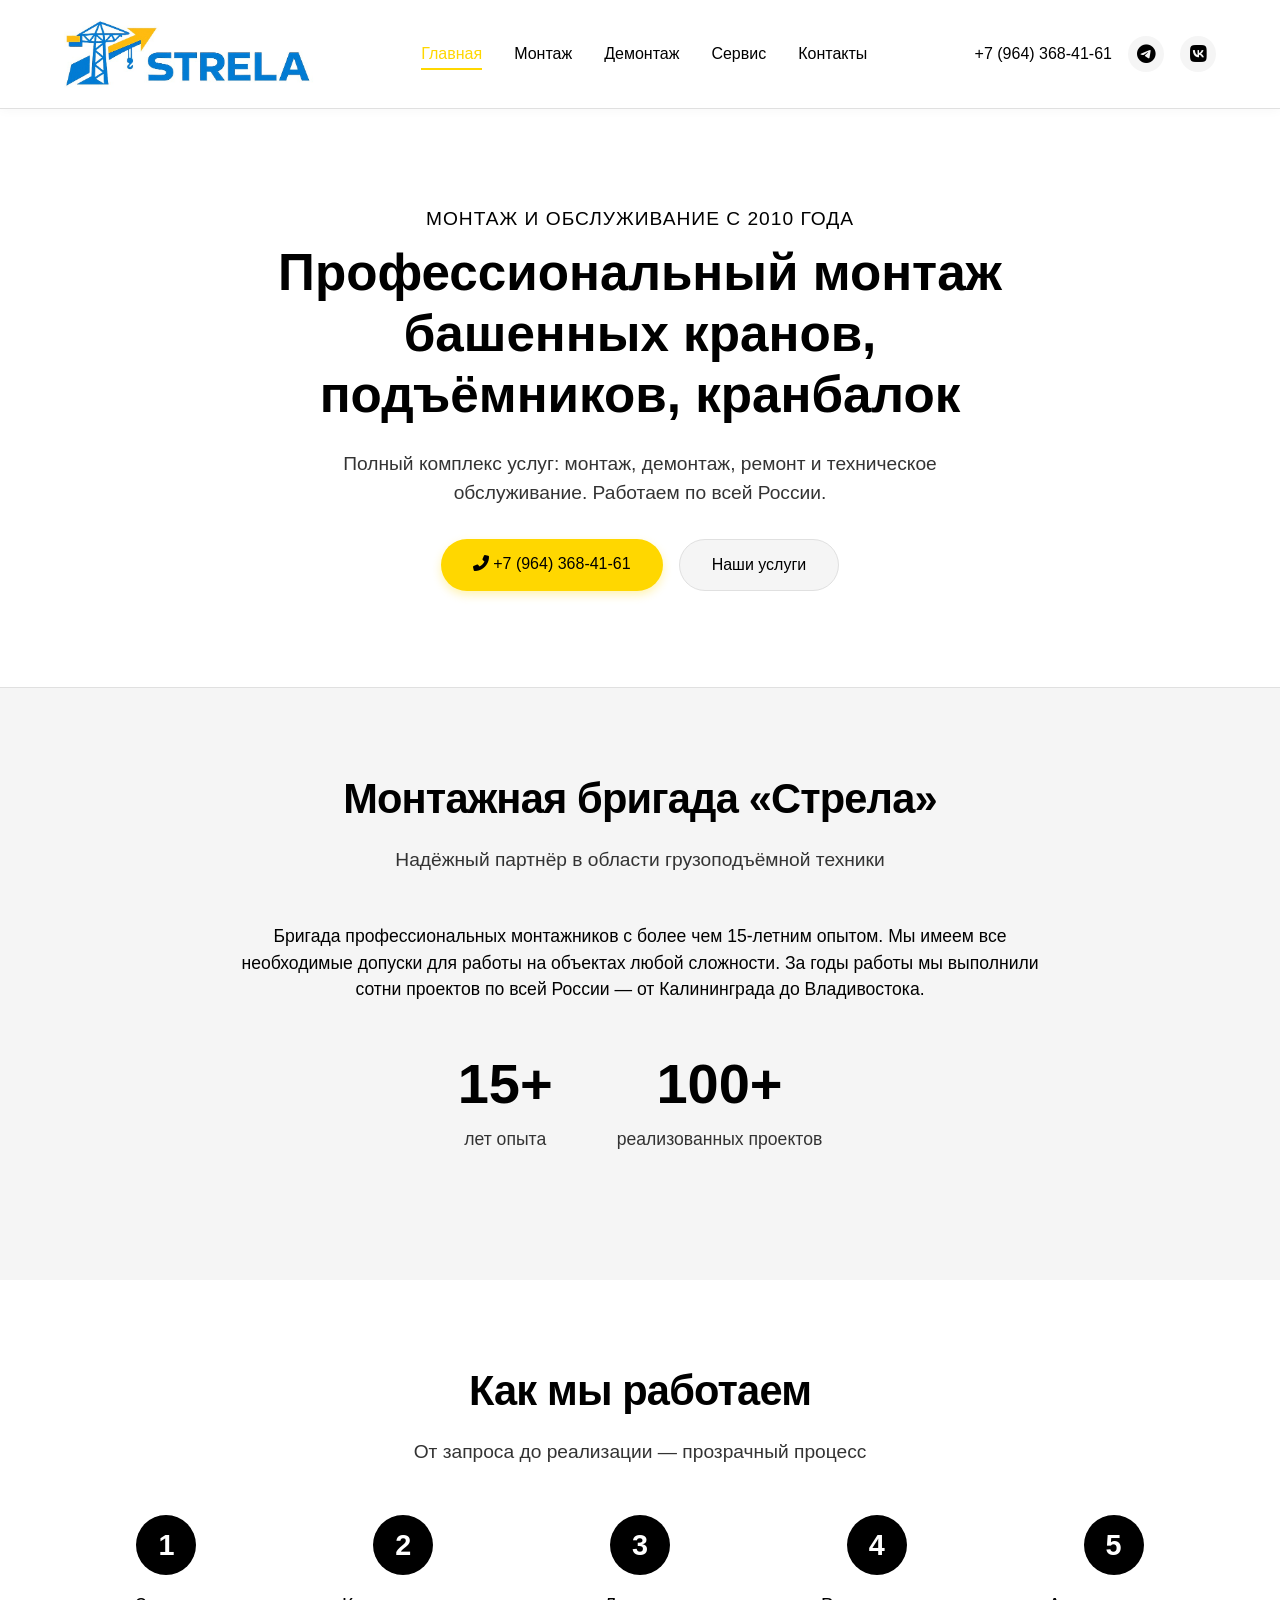
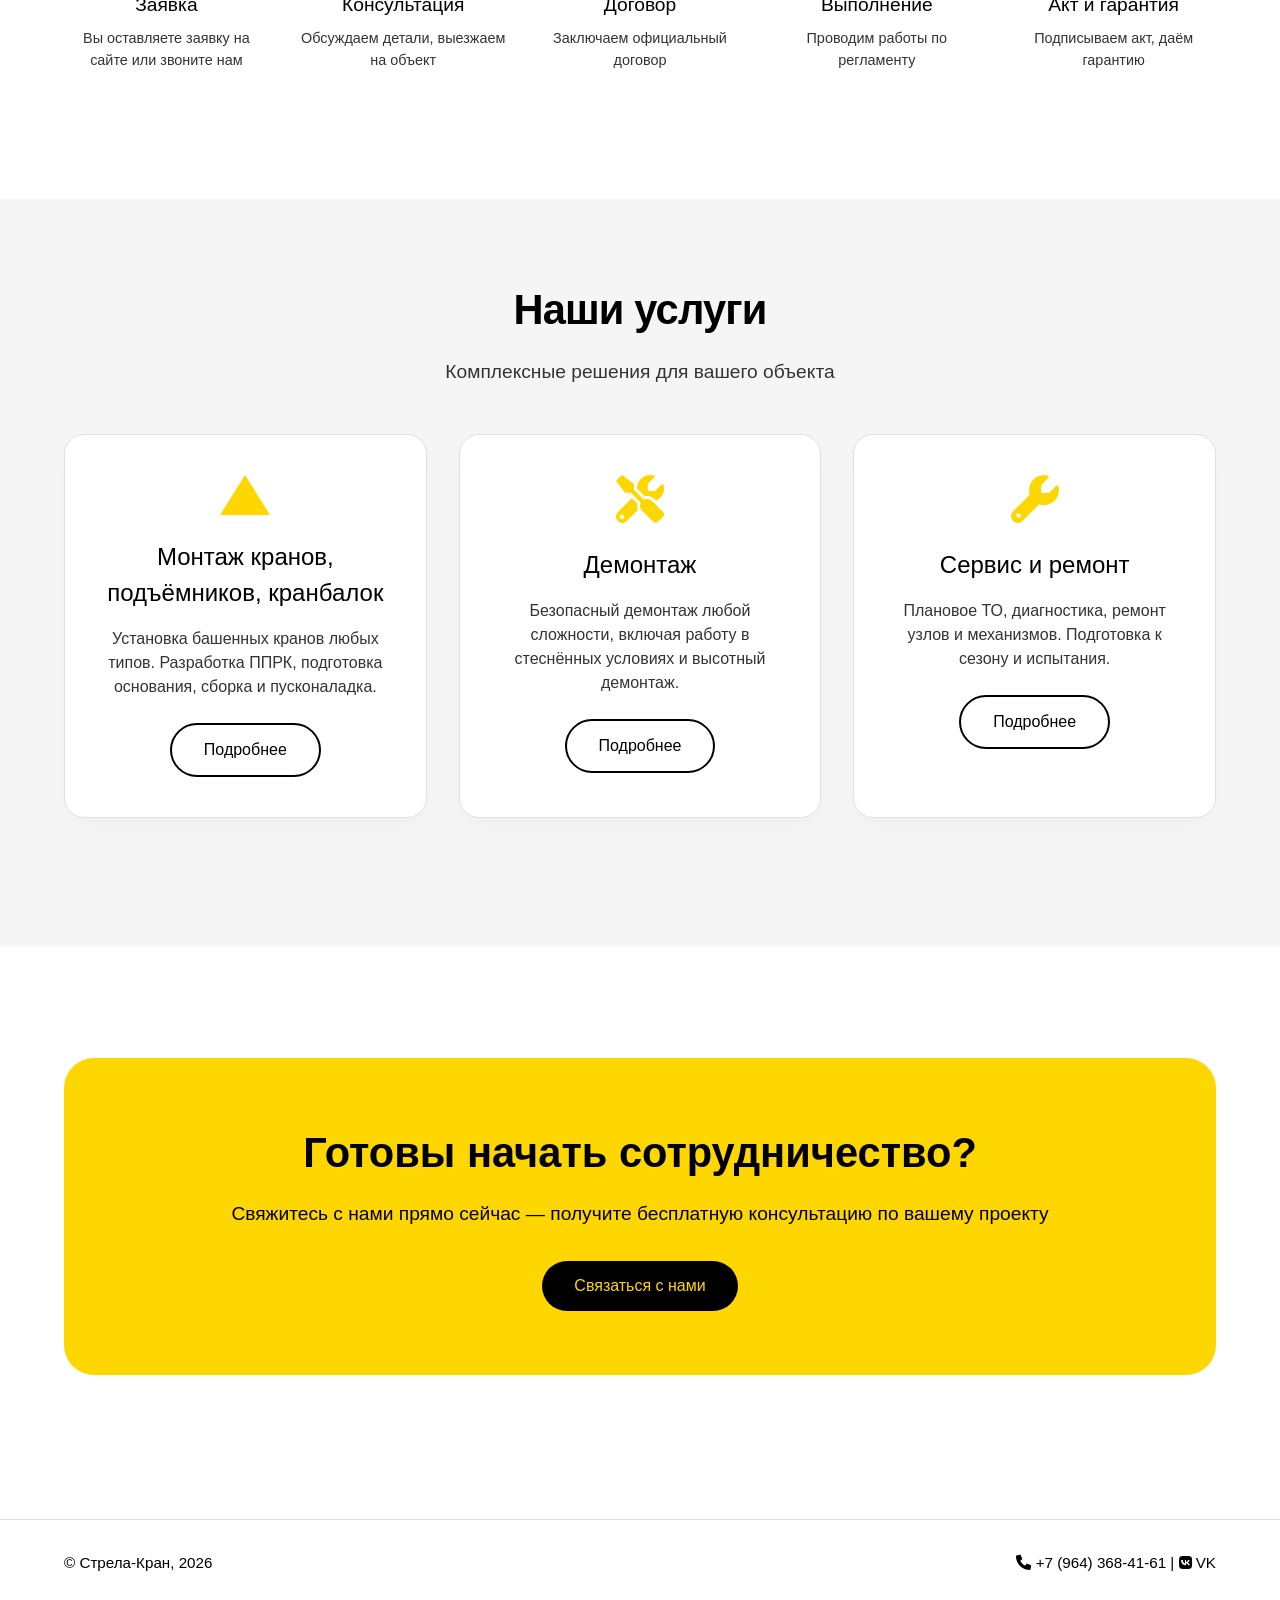
==== index.html @ 197b2f1c "Add files via upload" ====
<!DOCTYPE html>
<html lang="ru">
<head>
  <meta charset="UTF-8">
  <title>Стрела‑Кран — монтаж и обслуживание башенных кранов</title>
  <meta name="viewport" content="width=device-width, initial-scale=1">
  <meta name="description" content="Профессиональный монтаж, демонтаж и обслуживание башенных кранов по всей России.">
  <link rel="stylesheet" href="style.css">
  <link rel="stylesheet" href="https://cdnjs.cloudflare.com/ajax/libs/font-awesome/6.0.0-beta3/css/all.min.css">
</head>
<body>
  <header class="header">
    <div class="container header__inner">
      <div class="logo">
        <a href="index.html" class="logo-link">
          <img src="img/logo.png" alt="Стрела-Кран" class="logo-img">
        </a>
      </div>
      <nav class="nav">
        <a href="index.html" class="nav__link active">Главная</a>
        <a href="montage.html" class="nav__link">Монтаж</a>
        <a href="demontage.html" class="nav__link">Демонтаж</a>
        <a href="service.html" class="nav__link">Сервис</a>
        <a href="contacts.html" class="nav__link">Контакты</a>
      </nav>
      <div class="header-contacts">
        <a href="tel:+79643684161" class="header-phone">+7 (964) 368-41-61</a>
        <a href="https://t.me/+79643684161" target="_blank" class="social-icon social-icon--tg" title="Telegram"><i class="fab fa-telegram-plane"></i></a>
        <a href="https://vk.com/club236308251" target="_blank" class="social-icon social-icon--vk" title="VK"><i class="fab fa-vk"></i></a>
      </div>
    </div>
  </header>

  <main>
    <!-- HERO в стиле ecoterra -->
    <section class="hero">
      <div class="container hero__inner">
        <div class="hero__subtitle">Монтаж и обслуживание с 2010 года</div>
        <h1 class="hero__title">Профессиональный монтаж башенных кранов, подъёмников, кранбалок</h1>
        <p class="hero__text">
          Полный комплекс услуг: монтаж, демонтаж, ремонт и техническое обслуживание. Работаем по всей России.
        </p>
        <div class="hero__actions">
          <a href="tel:+79643684161" class="btn"><i class="fas fa-phone-alt"></i> +7 (964) 368-41-61</a>
          <a href="#services" class="btn btn--secondary">Наши услуги</a>
        </div>
      </div>
    </section>

    <!-- О КОМПАНИИ с карточками статистики -->
    <section class="section section--gray">
      <div class="container">
        <h2 class="section__title">Монтажная бригада «Стрела»</h2>
        <p class="section__subtitle">
          Надёжный партнёр в области грузоподъёмной техники
        </p>
        <div style="max-width: 800px; margin: 0 auto 3rem; text-align: center; font-size: 1.1rem;">
          <p>Бригада профессиональных монтажников с более чем 15-летним опытом. Мы имеем все необходимые допуски для работы на объектах любой сложности. За годы работы мы выполнили сотни проектов по всей России — от Калининграда до Владивостока.</p>
        </div>

        <!-- Статистика как на ecoterra -->
        <div class="stats-grid">
          <div class="stat-item">
            <div class="stat-number">15+</div>
            <div class="stat-label">лет опыта</div>
          </div>
          <div class="stat-item">
            <div class="stat-number">100+</div>
            <div class="stat-label">реализованных проектов</div>
          </div>
        </div>
      </div>
    </section>

    <!-- КАК МЫ РАБОТАЕМ (этапы) -->
    <section class="section">
      <div class="container">
        <h2 class="section__title">Как мы работаем</h2>
        <p class="section__subtitle">От запроса до реализации — прозрачный процесс</p>
        
        <div class="steps-grid">
          <div class="step-item">
            <div class="step-number">1</div>
            <h3>Заявка</h3>
            <p>Вы оставляете заявку на сайте или звоните нам</p>
          </div>
          <div class="step-item">
            <div class="step-number">2</div>
            <h3>Консультация</h3>
            <p>Обсуждаем детали, выезжаем на объект</p>
          </div>
          <div class="step-item">
            <div class="step-number">3</div>
            <h3>Договор</h3>
            <p>Заключаем официальный договор</p>
          </div>
          <div class="step-item">
            <div class="step-number">4</div>
            <h3>Выполнение</h3>
            <p>Проводим работы по регламенту</p>
          </div>
          <div class="step-item">
            <div class="step-number">5</div>
            <h3>Акт и гарантия</h3>
            <p>Подписываем акт, даём гарантию</p>
          </div>
        </div>
      </div>
    </section>

    <!-- УСЛУГИ -->
    <section id="services" class="section section--gray">
      <div class="container">
        <h2 class="section__title">Наши услуги</h2>
        <p class="section__subtitle">Комплексные решения для вашего объекта</p>
        
        <div class="services-grid">
          <div class="service-card">
            <div class="icon-arrow-up"></div>
            <h3>Монтаж кранов, подъёмников, кранбалок</h3>
            <p>Установка башенных кранов любых типов. Разработка ППРК, подготовка основания, сборка и пусконаладка.</p>
            <a href="montage.html" class="btn btn--outline">Подробнее</a>
          </div>
          <div class="service-card">
            <i class="fas fa-tools"></i>
            <h3>Демонтаж</h3>
            <p>Безопасный демонтаж любой сложности, включая работу в стеснённых условиях и высотный демонтаж.</p>
            <a href="demontage.html" class="btn btn--outline">Подробнее</a>
          </div>
          <div class="service-card">
            <i class="fas fa-wrench"></i>
            <h3>Сервис и ремонт</h3>
            <p>Плановое ТО, диагностика, ремонт узлов и механизмов. Подготовка к сезону и испытания.</p>
            <a href="service.html" class="btn btn--outline">Подробнее</a>
          </div>
        </div>
      </div>
    </section>

    <!-- CTA -->
    <section class="section">
      <div class="container">
        <div class="cta">
          <h2>Готовы начать сотрудничество?</h2>
          <p>Свяжитесь с нами прямо сейчас — получите бесплатную консультацию по вашему проекту</p>
          <a href="contacts.html" class="btn">Связаться с нами</a>
        </div>
      </div>
    </section>
  </main>

  <footer class="footer">
    <div class="container footer__inner">
      <span>© Стрела‑Кран, 2026</span>
      <span>
        <a href="tel:+79643684161"><i class="fas fa-phone"></i> +7 (964) 368-41-61</a> | 
        <a href="https://vk.com/club236308251"><i class="fab fa-vk"></i> VK</a>
      </span>
    </div>
  </footer>
</body>
</html>
---- style.css ----
/* style.css — стиль как на ecoterra, шрифты SF UI */

:root {
  --primary: #FFD700;           /* Яркий жёлтый акцент */
  --primary-light: #FFF8DC;      /* Светло-жёлтый фон */
  --bg-light: #f5f5f5;           /* Светло-серый фон для карточек */
  --text-dark: #000000;          /* Чёрный текст */
  --text-light: #333333;         /* Тёмно-серый текст */
  --border-light: #e0e0e0;       /* Серые границы */
  --accent: #FFA500;             /* Оранжевый для кнопок */
}

* {
  margin: 0;
  padding: 0;
  box-sizing: border-box;
}

body {
  font-family: -apple-system, BlinkMacSystemFont, "SF UI Display", "Segoe UI", Roboto, Helvetica, Arial, sans-serif;
  background: #ffffff;
  color: var(--text-dark);
  line-height: 1.5;
  font-weight: 300;
  -webkit-font-smoothing: antialiased;
  -moz-osx-font-smoothing: grayscale;
}

.container {
  width: 90%;
  max-width: 1200px;
  margin: 0 auto;
}

/* ---------- Шапка (белая) ---------- */
.header {
  background: #ffffff;
  color: var(--text-dark);
  padding: 0.8rem 0;
  position: sticky;
  top: 0;
  z-index: 100;
  box-shadow: 0 2px 10px rgba(0,0,0,0.03);
  border-bottom: 1px solid var(--border-light);
}

.header__inner {
  display: flex;
  align-items: center;
  justify-content: space-between;
  flex-wrap: wrap;
  gap: 1rem;
}

.logo {
  flex: 0 0 auto;
  max-width: 250px;
}

.logo-link {
  display: block;
  text-decoration: none;
}

.logo-img {
  width: 100%;
  height: auto;
  display: block;
}

.nav {
  display: flex;
  gap: 2rem;
  flex-wrap: wrap;
}

.nav__link {
  text-decoration: none;
  color: var(--text-dark);
  font-weight: 300;
  font-size: 1rem;
  transition: color 0.2s;
  position: relative;
}

.nav__link::after {
  content: '';
  position: absolute;
  bottom: -4px;
  left: 0;
  width: 0;
  height: 2px;
  background: var(--primary);
  transition: width 0.2s;
}

.nav__link:hover {
  color: var(--primary);
}

.nav__link:hover::after {
  width: 100%;
}

.nav__link.active {
  color: var(--primary);
  font-weight: 400;
}
.nav__link.active::after {
  width: 100%;
  height: 2px;
  background: var(--primary);
}

.header-contacts {
  display: flex;
  align-items: center;
  gap: 1rem;
}

.header-phone {
  color: var(--text-dark);
  text-decoration: none;
  font-weight: 300;
  font-size: 1rem;
}

.header-phone:hover {
  color: var(--primary);
}

.social-icon {
  display: inline-flex;
  align-items: center;
  justify-content: center;
  width: 36px;
  height: 36px;
  border-radius: 50%;
  background: var(--bg-light);
  color: var(--text-dark);
  transition: 0.2s;
  font-size: 1.2rem;
  text-decoration: none;
}

.social-icon:hover {
  background: var(--primary);
  color: var(--text-dark);
  transform: scale(1.1);
}

/* ---------- Кнопки ---------- */
.btn {
  display: inline-block;
  padding: 0.8rem 2rem;
  border-radius: 40px;
  font-weight: 500;
  font-size: 1rem;
  text-decoration: none;
  text-align: center;
  border: none;
  cursor: pointer;
  transition: all 0.2s;
  background: var(--primary);
  color: var(--text-dark);
  box-shadow: 0 4px 10px rgba(255, 215, 0, 0.3);
}

.btn:hover {
  background: var(--accent);
  transform: translateY(-2px);
  box-shadow: 0 6px 15px rgba(255, 165, 0, 0.4);
}

.btn--outline {
  background: transparent;
  border: 2px solid var(--text-dark);
  color: var(--text-dark);
  box-shadow: none;
}

.btn--outline:hover {
  background: var(--text-dark);
  color: var(--primary);
}

.btn--secondary {
  background: var(--bg-light);
  color: var(--text-dark);
  box-shadow: none;
  border: 1px solid var(--border-light);
}

.btn--secondary:hover {
  background: #e0e0e0;
}

/* ---------- Hero с фоновым изображением ---------- */
.hero {
  padding: 6rem 0;
  background: linear-gradient(rgba(255,255,255,0.85), rgba(255,255,255,0.85)), url('img/hero-bg.jpg');
  background-size: cover;
  background-position: center;
  background-repeat: no-repeat;
  border-bottom: 1px solid var(--border-light);
  text-align: center;
  position: relative;
}

.hero__inner {
  max-width: 800px;
  margin: 0 auto;
}

.hero__subtitle {
  font-size: 1.2rem;
  color: var(--text-dark);
  font-weight: 400;
  margin-bottom: 0.5rem;
  text-transform: uppercase;
  letter-spacing: 1px;
}

.hero__title {
  font-size: 3.2rem;
  font-weight: 600;
  color: var(--text-dark);
  line-height: 1.2;
  margin-bottom: 1.5rem;
}

.hero__text {
  font-size: 1.2rem;
  color: var(--text-light);
  margin-bottom: 2rem;
  font-weight: 300;
  max-width: 700px;
  margin-left: auto;
  margin-right: auto;
}

.hero__actions {
  display: flex;
  gap: 1rem;
  justify-content: center;
  flex-wrap: wrap;
}

/* ---------- Секции ---------- */
.section {
  padding: 5rem 0;
}

.section--light {
  background: #ffffff;
}

.section--gray {
  background: var(--bg-light);
}

.section__title {
  font-size: 2.6rem;
  font-weight: 600;
  color: var(--text-dark);
  text-align: center;
  margin-bottom: 1rem;
  letter-spacing: -0.02em;
}

.section__subtitle {
  text-align: center;
  font-size: 1.2rem;
  color: var(--text-light);
  max-width: 720px;
  margin: 0 auto 3rem;
  font-weight: 300;
}

/* ---------- Карточки преимуществ (статистика) как на ecoterra ---------- */
.stats-grid {
  display: flex;
  justify-content: center;
  gap: 4rem;
  margin: 3rem 0;
}

.stat-item {
  text-align: center;
}

.stat-number {
  font-size: 3.5rem;
  font-weight: 600;
  color: var(--text-dark);
  line-height: 1.2;
  margin-bottom: 0.5rem;
}

.stat-label {
  font-size: 1.1rem;
  color: var(--text-light);
  font-weight: 300;
}

/* ---------- Этапы работы (как на ecoterra) ---------- */
.steps-grid {
  display: grid;
  grid-template-columns: repeat(5, 1fr);
  gap: 2rem;
  margin: 3rem 0;
}

.step-item {
  text-align: center;
}

.step-number {
  width: 60px;
  height: 60px;
  background: var(--text-dark);
  color: #ffffff;
  border-radius: 50%;
  display: flex;
  align-items: center;
  justify-content: center;
  font-size: 1.8rem;
  font-weight: 600;
  margin: 0 auto 1rem;
}

.step-item h3 {
  font-size: 1.2rem;
  font-weight: 500;
  margin-bottom: 0.5rem;
  color: var(--text-dark);
}

.step-item p {
  color: var(--text-light);
  font-size: 0.9rem;
  font-weight: 300;
}

/* ---------- Карточки услуг (на главной) ---------- */
.services-grid {
  display: grid;
  grid-template-columns: repeat(3, 1fr);
  gap: 2rem;
  margin: 3rem 0;
}

.service-card {
  background: white;
  padding: 2.5rem 2rem;
  border-radius: 20px;
  box-shadow: 0 10px 25px rgba(0,0,0,0.02);
  transition: all 0.2s;
  border: 1px solid var(--border-light);
  text-align: center;
}

.service-card:hover {
  transform: translateY(-4px);
  box-shadow: 0 15px 30px rgba(0,0,0,0.05);
}

.service-card i {
  font-size: 3rem;
  color: var(--primary);
  margin-bottom: 1.5rem;
}

.icon-arrow-up {
  width: 0;
  height: 0;
  border-left: 25px solid transparent;
  border-right: 25px solid transparent;
  border-bottom: 40px solid #FFD700;
  margin: 0 auto 1.5rem;
}

.service-card h3 {
  font-size: 1.5rem;
  font-weight: 500;
  color: var(--text-dark);
  margin-bottom: 1rem;
}

.service-card p {
  color: var(--text-light);
  font-size: 1rem;
  line-height: 1.5;
  font-weight: 300;
  margin-bottom: 1.5rem;
}

/* ---------- CTA секция ---------- */
.cta {
  background: var(--primary);
  color: var(--text-dark);
  text-align: center;
  padding: 4rem 0;
  border-radius: 30px;
  margin: 2rem 0;
}

.cta h2 {
  font-size: 2.6rem;
  font-weight: 600;
  margin-bottom: 1rem;
  color: var(--text-dark);
}

.cta p {
  font-size: 1.2rem;
  margin-bottom: 2rem;
  color: var(--text-dark);
}

.cta .btn {
  background: var(--text-dark);
  color: var(--primary);
  font-weight: 500;
}

.cta .btn:hover {
  background: #333333;
  color: var(--primary);
}

/* ---------- Сетка для страниц услуг (текст + фото) ---------- */
.grid {
  display: grid;
  grid-template-columns: 1fr 1fr;
  gap: 3rem;
  align-items: start;
  margin-top: 2rem;
}

.grid__content h3 {
  font-size: 1.8rem;
  font-weight: 500;
  color: var(--text-dark);
  margin: 2rem 0 1rem;
  border-bottom: 1px solid var(--border-light);
  padding-bottom: 0.5rem;
}

.grid__image img {
  width: 100%;
  height: auto;
  border-radius: 20px;
  box-shadow: 0 15px 30px rgba(0,0,0,0.05);
  border: 1px solid var(--border-light);
}

.note {
  font-size: 0.95rem;
  color: var(--text-light);
  margin-top: 0.5rem;
  text-align: center;
  font-style: italic;
  font-weight: 300;
}

/* ---------- Карточки этапов и преимуществ на страницах услуг ---------- */
.cards-grid {
  display: grid;
  grid-template-columns: repeat(auto-fit, minmax(240px, 1fr));
  gap: 1.5rem;
  margin: 2rem 0;
}

.info-card {
  background: white;
  padding: 1.5rem;
  border-radius: 16px;
  box-shadow: 0 5px 15px rgba(0,0,0,0.02);
  border: 1px solid var(--border-light);
  transition: all 0.2s;
}

.info-card:hover {
  transform: translateY(-2px);
  box-shadow: 0 8px 20px rgba(0,0,0,0.04);
}

.info-card h4 {
  font-size: 1.2rem;
  font-weight: 500;
  color: var(--primary);
  margin-bottom: 0.8rem;
}

.info-card p {
  color: var(--text-light);
  font-size: 0.95rem;
  font-weight: 300;
  line-height: 1.4;
  margin: 0;
}

/* ---------- Контакты (карточки) ---------- */
.contacts-grid {
  display: grid;
  grid-template-columns: repeat(3, 1fr);
  gap: 2rem;
  margin: 3rem 0;
}

.contact-card {
  background: white;
  padding: 2rem;
  border-radius: 24px;
  box-shadow: 0 10px 25px rgba(0,0,0,0.05);
  border: 1px solid var(--border-light);
}

.contact-card__title {
  font-size: 1.3rem;
  font-weight: 500;
  color: var(--text-dark);
  margin-bottom: 1.2rem;
  display: flex;
  align-items: center;
  gap: 0.5rem;
  border-bottom: 1px solid var(--border-light);
  padding-bottom: 0.8rem;
}

.contact-card__title i {
  font-size: 1.4rem;
}

.contact-card__content p {
  margin-bottom: 0.5rem;
  color: var(--text-dark);
  font-weight: 300;
}

.requisites-list {
  list-style: none;
  padding: 0;
}

.requisites-list li {
  display: flex;
  gap: 0.5rem;
  margin-bottom: 0.6rem;
  font-size: 0.9rem;
}

.requisites-list li i {
  color: var(--primary);
  width: 20px;
  margin-top: 0.2rem;
}

/* ---------- Мессенджеры (блок) ---------- */
.messengers-block {
  background: white;
  padding: 2rem;
  border-radius: 30px;
  border: 1px solid var(--border-light);
  display: flex;
  flex-wrap: wrap;
  align-items: center;
  justify-content: space-between;
  margin: 2rem 0;
}

.messengers-block__title {
  font-size: 1.3rem;
  font-weight: 500;
  color: var(--primary);
  display: flex;
  align-items: center;
  gap: 0.5rem;
}

.messengers-icons {
  display: flex;
  gap: 1rem;
}

.messenger-icon {
  display: inline-flex;
  align-items: center;
  gap: 0.5rem;
  padding: 0.6rem 1.5rem;
  border-radius: 40px;
  text-decoration: none;
  font-weight: 400;
  color: white;
  transition: 0.2s;
}

.messenger-icon--tg { background: #2aabee; }
.messenger-icon--wa { background: #25d366; }
.messenger-icon--vk { background: #4c75a3; }

.messenger-icon:hover {
  filter: brightness(0.9);
  transform: translateY(-2px);
}

/* ---------- Формы ---------- */
.contact-form input,
.contact-form textarea {
  width: 100%;
  padding: 0.8rem 1rem;
  border: 1px solid var(--border-light);
  border-radius: 12px;
  margin-bottom: 1rem;
  font-weight: 300;
  font-family: inherit;
  background: white;
}

.contact-form input:focus,
.contact-form textarea:focus {
  border-color: var(--primary);
  outline: none;
  box-shadow: 0 0 0 3px rgba(255, 215, 0, 0.3);
}

/* ---------- Подвал ---------- */
.footer {
  background: #ffffff;
  color: var(--text-dark);
  border-top: 1px solid var(--border-light);
  padding: 2rem 0;
  margin-top: 2rem;
}

.footer__inner {
  display: flex;
  justify-content: space-between;
  flex-wrap: wrap;
  gap: 1rem;
  font-size: 0.95rem;
}

.footer a {
  color: var(--text-dark);
  text-decoration: none;
  border-bottom: 1px solid transparent;
}

.footer a:hover {
  color: var(--primary);
  border-bottom: 1px solid var(--primary);
}

/* ---------- Страницы услуг (общее) ---------- */
.page {
  padding: 4rem 0;
}

.page h1 {
  font-size: 2.8rem;
  font-weight: 600;
  color: var(--text-dark);
  margin-bottom: 2rem;
  text-align: center;
}

.page h1 i {
  color: var(--text-dark);
  margin-right: 0.8rem;
}

.page-img {
  width: 100%;
  max-width: 800px;
  height: auto;
  border-radius: 20px;
  margin: 0 auto 2.5rem;
  display: block;
  border: 1px solid var(--border-light);
  box-shadow: 0 15px 30px rgba(0,0,0,0.03);
}

/* ---------- Адаптивность ---------- */
@media (max-width: 900px) {
  .hero__title {
    font-size: 2.6rem;
  }
  .section__title {
    font-size: 2.2rem;
  }
  .stats-grid,
  .steps-grid,
  .services-grid,
  .contacts-grid {
    grid-template-columns: repeat(2, 1fr);
  }
  .nav {
    gap: 1rem;
  }
  .header__inner {
    flex-direction: column;
    align-items: flex-start;
  }
  .logo {
    max-width: 200px;
  }
  .grid {
    grid-template-columns: 1fr;
  }
  .messengers-block {
    flex-direction: column;
    gap: 1rem;
    text-align: center;
  }
  .messengers-icons {
    flex-wrap: wrap;
    justify-content: center;
  }
}

@media (max-width: 600px) {
  .hero__actions {
    flex-direction: column;
  }
  .btn {
    width: 100%;
  }
  .stats-grid,
  .steps-grid,
  .services-grid,
  .contacts-grid {
    grid-template-columns: 1fr;
  }
  .hero__title {
    font-size: 2.2rem;
  }
  .messenger-icon {
    width: 100%;
    justify-content: center;
  }
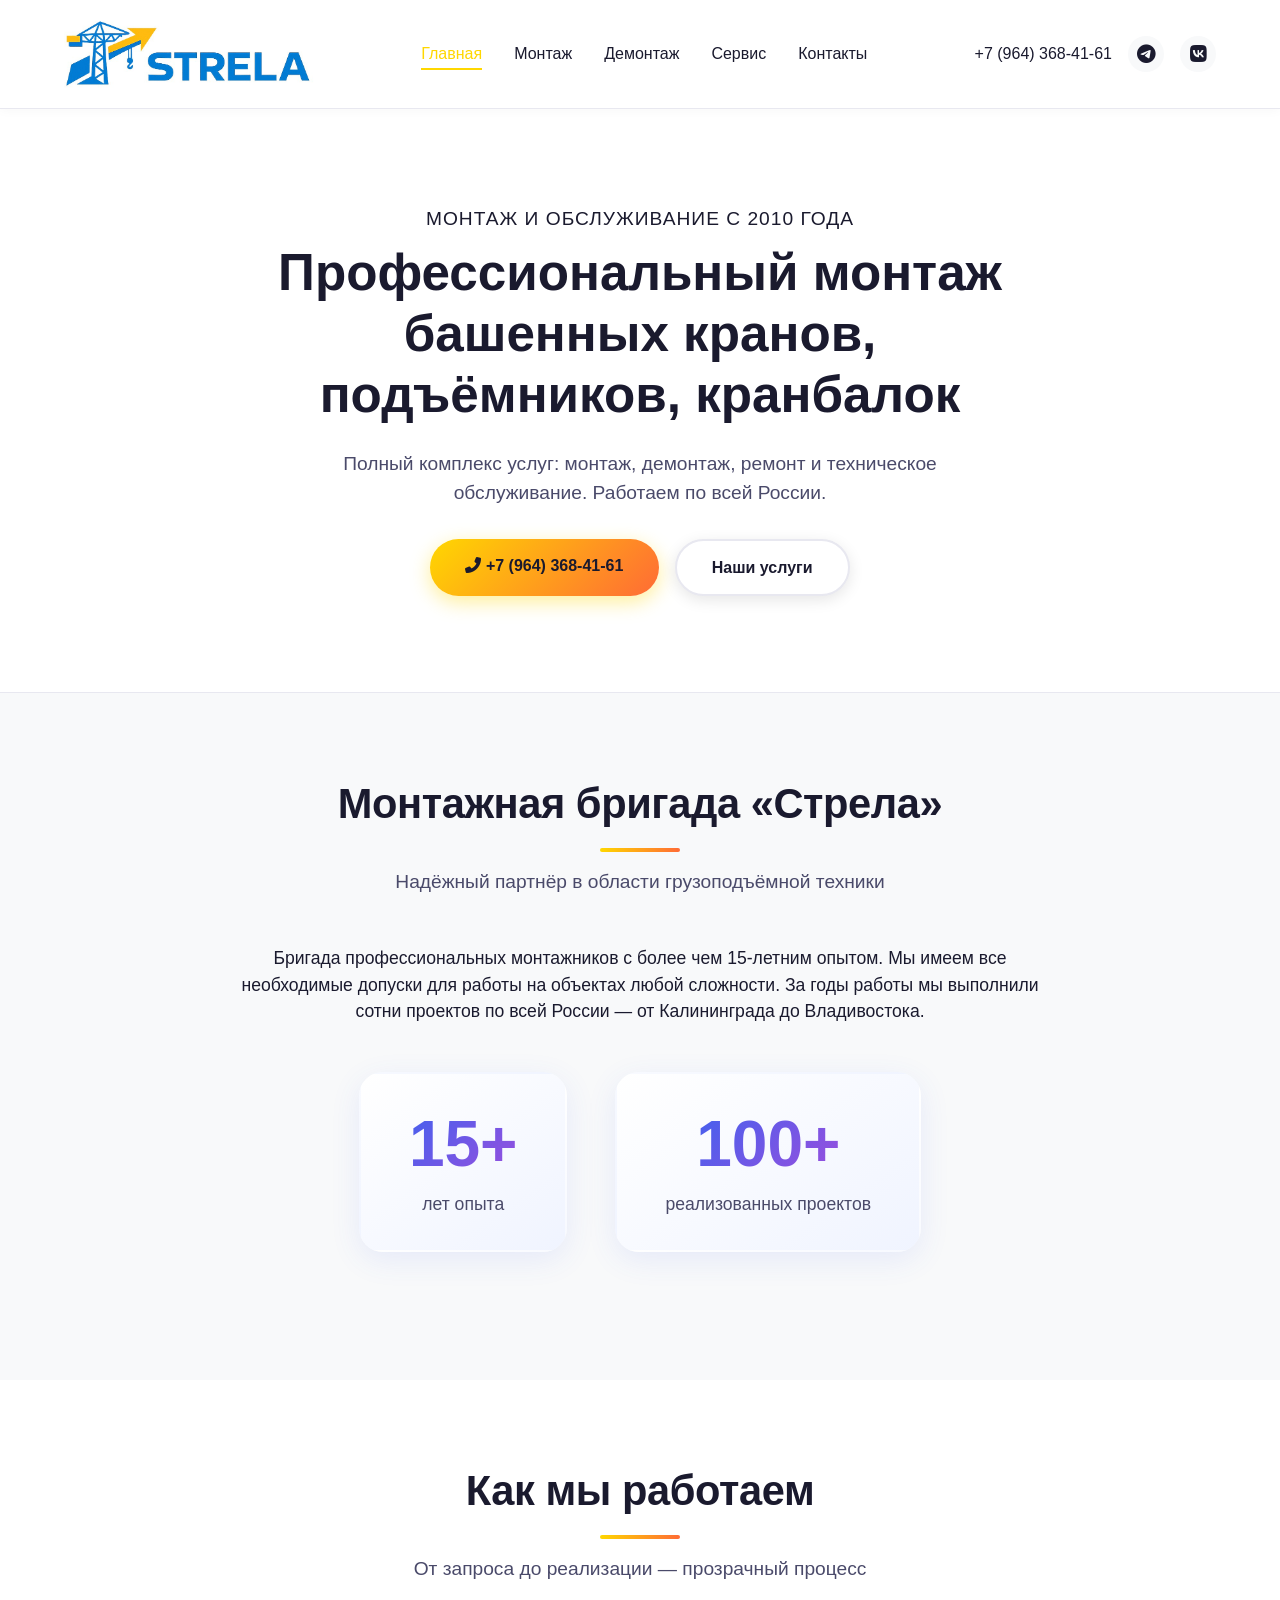
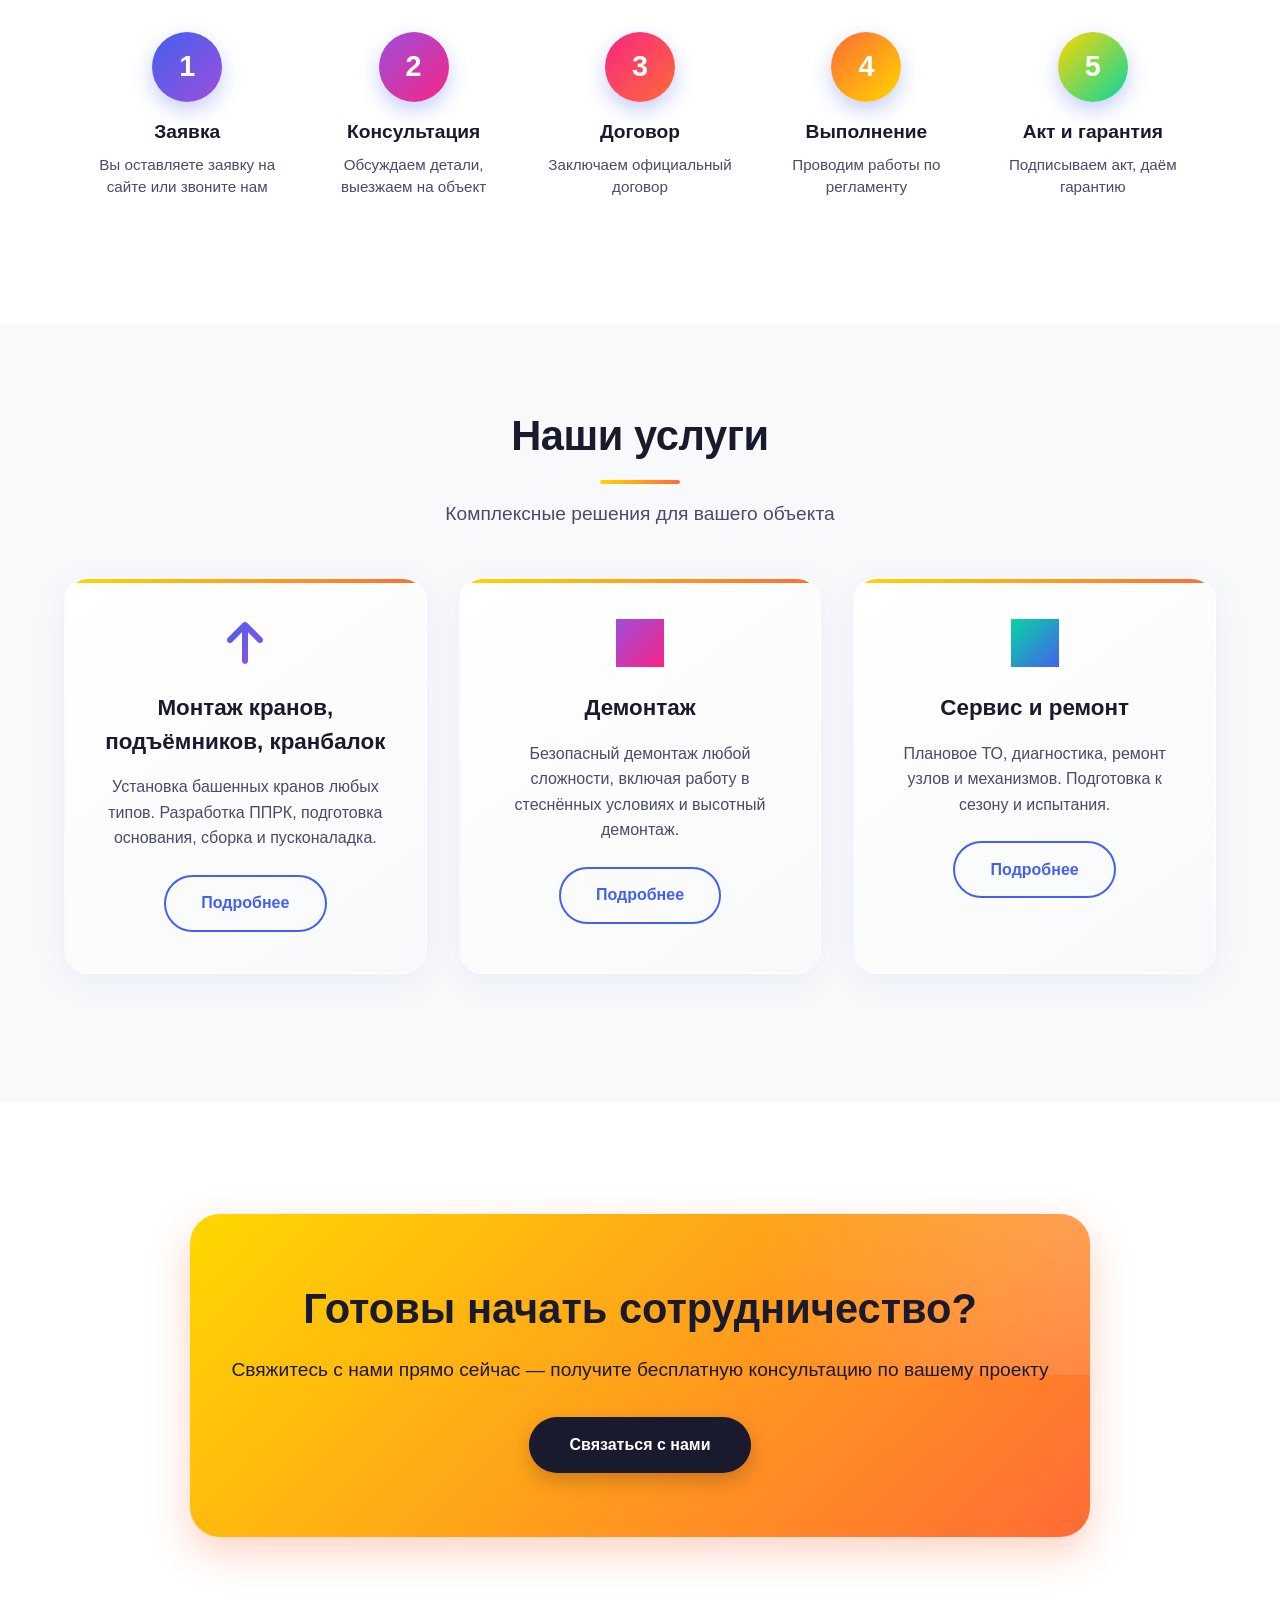
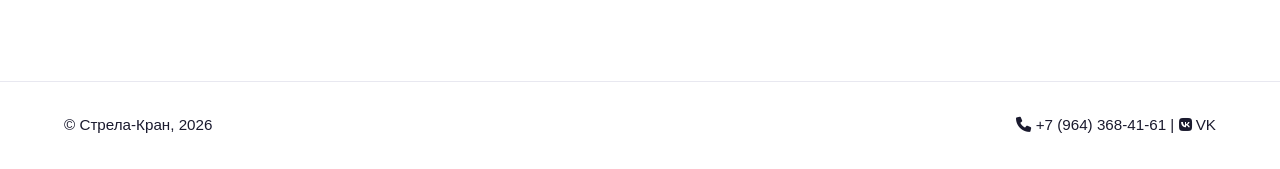
==== commit 0cf64257: "Add files via upload" ====
--- a/index.html
+++ b/index.html
@@ -116,7 +116,7 @@
         
         <div class="services-grid">
           <div class="service-card">
-            <div class="icon-arrow-up"></div>
+            <i class="fas fa-arrow-up"></i>
             <h3>Монтаж кранов, подъёмников, кранбалок</h3>
             <p>Установка башенных кранов любых типов. Разработка ППРК, подготовка основания, сборка и пусконаладка.</p>
             <a href="montage.html" class="btn btn--outline">Подробнее</a>
--- a/style.css
+++ b/style.css
@@ -3,11 +3,15 @@
 :root {
   --primary: #FFD700;           /* Яркий жёлтый акцент */
   --primary-light: #FFF8DC;      /* Светло-жёлтый фон */
-  --bg-light: #f5f5f5;           /* Светло-серый фон для карточек */
-  --text-dark: #000000;          /* Чёрный текст */
-  --text-light: #333333;         /* Тёмно-серый текст */
-  --border-light: #e0e0e0;       /* Серые границы */
-  --accent: #FFA500;             /* Оранжевый для кнопок */
+  --bg-light: #f8f9fa;           /* Светло-серый фон для карточек */
+  --text-dark: #1a1a2e;          /* Тёмно-синий текст */
+  --text-light: #4a4a6a;         /* Тёмно-серый текст */
+  --border-light: #e8e8f0;       /* Серые границы */
+  --accent: #FF6B35;             /* Оранжево-красный для акцентов */
+  --blue: #4361EE;               /* Яркий синий */
+  --green: #06D6A0;              /* Бирюзовый */
+  --purple: #9D4EDD;             /* Фиолетовый */
+  --pink: #F72585;               /* Розовый */
 }
 
 * {
@@ -152,53 +156,56 @@
 /* ---------- Кнопки ---------- */
 .btn {
   display: inline-block;
-  padding: 0.8rem 2rem;
-  border-radius: 40px;
-  font-weight: 500;
+  padding: 0.9rem 2.2rem;
+  border-radius: 50px;
+  font-weight: 600;
   font-size: 1rem;
   text-decoration: none;
   text-align: center;
   border: none;
   cursor: pointer;
-  transition: all 0.2s;
-  background: var(--primary);
-  color: var(--text-dark);
-  box-shadow: 0 4px 10px rgba(255, 215, 0, 0.3);
+  transition: all 0.3s ease;
+  background: linear-gradient(135deg, var(--primary), var(--accent));
+  color: var(--text-dark);
+  box-shadow: 0 6px 20px rgba(255, 215, 0, 0.4);
 }
 
 .btn:hover {
-  background: var(--accent);
-  transform: translateY(-2px);
-  box-shadow: 0 6px 15px rgba(255, 165, 0, 0.4);
+  transform: translateY(-3px);
+  box-shadow: 0 10px 25px rgba(255, 107, 53, 0.4);
 }
 
 .btn--outline {
   background: transparent;
-  border: 2px solid var(--text-dark);
-  color: var(--text-dark);
+  border: 2px solid var(--blue);
+  color: var(--blue);
   box-shadow: none;
 }
 
 .btn--outline:hover {
-  background: var(--text-dark);
-  color: var(--primary);
+  background: linear-gradient(135deg, var(--blue), var(--purple));
+  color: #ffffff;
+  border-color: transparent;
 }
 
 .btn--secondary {
-  background: var(--bg-light);
-  color: var(--text-dark);
-  box-shadow: none;
-  border: 1px solid var(--border-light);
+  background: #ffffff;
+  color: var(--text-dark);
+  box-shadow: 0 4px 15px rgba(0,0,0,0.1);
+  border: 2px solid var(--border-light);
 }
 
 .btn--secondary:hover {
-  background: #e0e0e0;
+  background: var(--blue);
+  color: #ffffff;
+  border-color: var(--blue);
 }
 
 /* ---------- Hero с фоновым изображением ---------- */
 .hero {
   padding: 6rem 0;
-  background: linear-gradient(rgba(255,255,255,0.85), rgba(255,255,255,0.85)), url('img/hero-bg.jpg');
+  background-color: #ffffff;
+  background-image: linear-gradient(rgba(255,255,255,0.85), rgba(255,255,255,0.85)), url('img/hero-bg.jpg');
   background-size: cover;
   background-position: center;
   background-repeat: no-repeat;
@@ -233,10 +240,11 @@
   font-size: 1.2rem;
   color: var(--text-light);
   margin-bottom: 2rem;
-  font-weight: 300;
+  font-weight: 400;
   max-width: 700px;
   margin-left: auto;
   margin-right: auto;
+  text-align: center;
 }
 
 .hero__actions {
@@ -261,11 +269,24 @@
 
 .section__title {
   font-size: 2.6rem;
-  font-weight: 600;
+  font-weight: 700;
   color: var(--text-dark);
   text-align: center;
   margin-bottom: 1rem;
-  letter-spacing: -0.02em;
+  letter-spacing: -0.01em;
+  position: relative;
+  display: inline-block;
+  width: 100%;
+}
+
+.section__title::after {
+  content: '';
+  display: block;
+  width: 80px;
+  height: 4px;
+  background: linear-gradient(90deg, var(--primary), var(--accent));
+  margin: 0.8rem auto 0;
+  border-radius: 2px;
 }
 
 .section__subtitle {
@@ -274,72 +295,124 @@
   color: var(--text-light);
   max-width: 720px;
   margin: 0 auto 3rem;
-  font-weight: 300;
-}
-
-/* ---------- Карточки преимуществ (статистика) как на ecoterra ---------- */
+  font-weight: 400;
+}
+
+/* ---------- Карточки преимуществ (статистика) ---------- */
 .stats-grid {
   display: flex;
   justify-content: center;
-  gap: 4rem;
+  gap: 3rem;
   margin: 3rem 0;
 }
 
 .stat-item {
   text-align: center;
+  background: linear-gradient(145deg, #ffffff, #f0f4ff);
+  padding: 2rem 3rem;
+  border-radius: 24px;
+  box-shadow: 0 8px 30px rgba(67, 97, 238, 0.1);
+  border: 2px solid transparent;
+  transition: all 0.3s ease;
+  min-width: 200px;
+  display: flex;
+  flex-direction: column;
+  align-items: center;
+}
+
+.stat-item:hover {
+  transform: translateY(-5px);
+  border-color: var(--primary);
+  box-shadow: 0 12px 40px rgba(67, 97, 238, 0.15);
 }
 
 .stat-number {
-  font-size: 3.5rem;
-  font-weight: 600;
-  color: var(--text-dark);
+  font-size: 4rem;
+  font-weight: 700;
+  background: linear-gradient(135deg, var(--blue), var(--purple));
+  -webkit-background-clip: text;
+  -webkit-text-fill-color: transparent;
+  background-clip: text;
   line-height: 1.2;
   margin-bottom: 0.5rem;
+  text-align: center;
 }
 
 .stat-label {
   font-size: 1.1rem;
   color: var(--text-light);
-  font-weight: 300;
-}
-
-/* ---------- Этапы работы (как на ecoterra) ---------- */
+  font-weight: 500;
+  text-align: center;
+}
+
+/* ---------- Этапы работы ---------- */
 .steps-grid {
-  display: grid;
-  grid-template-columns: repeat(5, 1fr);
+  display: flex;
+  justify-content: center;
   gap: 2rem;
-  margin: 3rem 0;
+  margin: 3rem auto;
+  max-width: 1100px;
+  flex-wrap: wrap;
 }
 
 .step-item {
   text-align: center;
+  flex: 1;
+  min-width: 160px;
+  max-width: 200px;
 }
 
 .step-number {
-  width: 60px;
-  height: 60px;
-  background: var(--text-dark);
+  width: 70px;
+  height: 70px;
+  background: linear-gradient(135deg, var(--blue), var(--purple));
   color: #ffffff;
   border-radius: 50%;
   display: flex;
   align-items: center;
   justify-content: center;
   font-size: 1.8rem;
-  font-weight: 600;
+  font-weight: 700;
   margin: 0 auto 1rem;
+  box-shadow: 0 8px 20px rgba(67, 97, 238, 0.3);
+  transition: all 0.3s ease;
+}
+
+.step-item:hover .step-number {
+  transform: scale(1.1);
+  box-shadow: 0 12px 30px rgba(67, 97, 238, 0.4);
+}
+
+.step-item:nth-child(2) .step-number {
+  background: linear-gradient(135deg, var(--purple), var(--pink));
+}
+
+.step-item:nth-child(3) .step-number {
+  background: linear-gradient(135deg, var(--pink), var(--accent));
+}
+
+.step-item:nth-child(4) .step-number {
+  background: linear-gradient(135deg, var(--accent), var(--primary));
+}
+
+.step-item:nth-child(5) .step-number {
+  background: linear-gradient(135deg, var(--primary), var(--green));
 }
 
 .step-item h3 {
   font-size: 1.2rem;
-  font-weight: 500;
+  font-weight: 600;
   margin-bottom: 0.5rem;
   color: var(--text-dark);
+  text-align: center;
 }
 
 .step-item p {
   color: var(--text-light);
-  font-size: 0.9rem;
-  font-weight: 300;
+  font-size: 0.95rem;
+  font-weight: 400;
+  line-height: 1.4;
+  text-align: center;
 }
 
 /* ---------- Карточки услуг (на главной) ---------- */
@@ -351,82 +424,128 @@
 }
 
 .service-card {
-  background: white;
+  background: linear-gradient(145deg, #ffffff 0%, #f8f9fa 100%);
   padding: 2.5rem 2rem;
-  border-radius: 20px;
-  box-shadow: 0 10px 25px rgba(0,0,0,0.02);
-  transition: all 0.2s;
-  border: 1px solid var(--border-light);
-  text-align: center;
+  border-radius: 24px;
+  box-shadow: 0 8px 32px rgba(67, 97, 238, 0.08);
+  transition: all 0.3s ease;
+  border: 2px solid transparent;
+  text-align: center;
+  position: relative;
+  overflow: hidden;
+}
+
+.service-card::before {
+  content: '';
+  position: absolute;
+  top: 0;
+  left: 0;
+  right: 0;
+  height: 4px;
+  background: linear-gradient(90deg, var(--primary), var(--accent));
 }
 
 .service-card:hover {
-  transform: translateY(-4px);
-  box-shadow: 0 15px 30px rgba(0,0,0,0.05);
+  transform: translateY(-8px);
+  box-shadow: 0 20px 40px rgba(67, 97, 238, 0.15);
+  border-color: var(--primary);
 }
 
 .service-card i {
   font-size: 3rem;
-  color: var(--primary);
+  background: linear-gradient(135deg, var(--blue), var(--purple));
+  -webkit-background-clip: text;
+  -webkit-text-fill-color: transparent;
+  background-clip: text;
   margin-bottom: 1.5rem;
-}
-
-.icon-arrow-up {
-  width: 0;
-  height: 0;
-  border-left: 25px solid transparent;
-  border-right: 25px solid transparent;
-  border-bottom: 40px solid #FFD700;
-  margin: 0 auto 1.5rem;
-}
+  display: inline-block;
+}
+
+.service-card:nth-child(2) i {
+  background: linear-gradient(135deg, var(--purple), var(--pink));
+}
+
+.service-card:nth-child(3) i {
+  background: linear-gradient(135deg, var(--green), var(--blue));
+}
+
+
 
 .service-card h3 {
-  font-size: 1.5rem;
-  font-weight: 500;
+  font-size: 1.4rem;
+  font-weight: 600;
   color: var(--text-dark);
   margin-bottom: 1rem;
+  text-align: center;
 }
 
 .service-card p {
   color: var(--text-light);
   font-size: 1rem;
-  line-height: 1.5;
-  font-weight: 300;
+  line-height: 1.6;
+  font-weight: 400;
   margin-bottom: 1.5rem;
+  text-align: center;
 }
 
 /* ---------- CTA секция ---------- */
 .cta {
-  background: var(--primary);
-  color: var(--text-dark);
-  text-align: center;
-  padding: 4rem 0;
+  background: linear-gradient(135deg, var(--primary) 0%, var(--accent) 100%);
+  color: var(--text-dark);
+  text-align: center;
+  padding: 4rem 2rem;
   border-radius: 30px;
-  margin: 2rem 0;
+  margin: 2rem auto;
+  max-width: 900px;
+  box-shadow: 0 15px 40px rgba(255, 107, 53, 0.3);
+  position: relative;
+  overflow: hidden;
+}
+
+.cta::before {
+  content: '';
+  position: absolute;
+  top: -50%;
+  right: -50%;
+  width: 100%;
+  height: 100%;
+  background: radial-gradient(circle, rgba(255,255,255,0.2) 0%, transparent 70%);
 }
 
 .cta h2 {
   font-size: 2.6rem;
-  font-weight: 600;
+  font-weight: 700;
   margin-bottom: 1rem;
   color: var(--text-dark);
+  position: relative;
+  z-index: 1;
+  text-align: center;
 }
 
 .cta p {
   font-size: 1.2rem;
   margin-bottom: 2rem;
   color: var(--text-dark);
+  position: relative;
+  z-index: 1;
+  font-weight: 500;
+  text-align: center;
 }
 
 .cta .btn {
   background: var(--text-dark);
-  color: var(--primary);
-  font-weight: 500;
+  color: #ffffff;
+  font-weight: 600;
+  padding: 1rem 2.5rem;
+  position: relative;
+  z-index: 1;
+  box-shadow: 0 8px 20px rgba(0,0,0,0.2);
 }
 
 .cta .btn:hover {
-  background: #333333;
-  color: var(--primary);
+  background: #ffffff;
+  color: var(--text-dark);
+  transform: translateY(-3px);
 }
 
 /* ---------- Сетка для страниц услуг (текст + фото) ---------- */
@@ -440,11 +559,26 @@
 
 .grid__content h3 {
   font-size: 1.8rem;
-  font-weight: 500;
+  font-weight: 600;
   color: var(--text-dark);
   margin: 2rem 0 1rem;
-  border-bottom: 1px solid var(--border-light);
   padding-bottom: 0.5rem;
+  text-align: center;
+  position: relative;
+}
+
+.grid__content h3::after {
+  content: '';
+  display: block;
+  width: 60px;
+  height: 3px;
+  background: linear-gradient(90deg, var(--blue), var(--green));
+  margin: 0.5rem auto 0;
+  border-radius: 2px;
+}
+
+.grid__content p {
+  text-align: center;
 }
 
 .grid__image img {
@@ -467,38 +601,95 @@
 /* ---------- Карточки этапов и преимуществ на страницах услуг ---------- */
 .cards-grid {
   display: grid;
-  grid-template-columns: repeat(auto-fit, minmax(240px, 1fr));
+  grid-template-columns: repeat(auto-fit, minmax(260px, 1fr));
   gap: 1.5rem;
-  margin: 2rem 0;
+  margin: 2rem auto;
+  max-width: 1000px;
+}
+
+.cards-grid-4 {
+  display: grid;
+  grid-template-columns: repeat(4, 1fr);
+  gap: 1.5rem;
+  margin: 2rem auto;
+  max-width: 1200px;
 }
 
 .info-card {
-  background: white;
-  padding: 1.5rem;
-  border-radius: 16px;
-  box-shadow: 0 5px 15px rgba(0,0,0,0.02);
-  border: 1px solid var(--border-light);
-  transition: all 0.2s;
+  background: linear-gradient(145deg, #ffffff 0%, #f0f4ff 100%);
+  padding: 1.8rem;
+  border-radius: 20px;
+  box-shadow: 0 6px 20px rgba(67, 97, 238, 0.08);
+  border: 2px solid transparent;
+  transition: all 0.3s ease;
+  position: relative;
+  overflow: hidden;
+}
+
+.info-card::before {
+  content: '';
+  position: absolute;
+  top: 0;
+  left: 0;
+  width: 4px;
+  height: 100%;
+  background: linear-gradient(180deg, var(--blue), var(--green));
+}
+
+.info-card:nth-child(2)::before {
+  background: linear-gradient(180deg, var(--green), var(--primary));
+}
+
+.info-card:nth-child(3)::before {
+  background: linear-gradient(180deg, var(--primary), var(--accent));
+}
+
+.info-card:nth-child(4)::before {
+  background: linear-gradient(180deg, var(--accent), var(--pink));
 }
 
 .info-card:hover {
-  transform: translateY(-2px);
-  box-shadow: 0 8px 20px rgba(0,0,0,0.04);
+  transform: translateY(-5px);
+  box-shadow: 0 12px 30px rgba(67, 97, 238, 0.15);
+  border-color: rgba(67, 97, 238, 0.2);
 }
 
 .info-card h4 {
   font-size: 1.2rem;
-  font-weight: 500;
-  color: var(--primary);
+  font-weight: 600;
+  color: var(--text-dark);
   margin-bottom: 0.8rem;
+  display: flex;
+  align-items: center;
+  justify-content: center;
+  gap: 0.5rem;
+  text-align: center;
+}
+
+.info-card h4 i {
+  font-size: 1.1rem;
+  background: linear-gradient(135deg, var(--blue), var(--purple));
+  -webkit-background-clip: text;
+  -webkit-text-fill-color: transparent;
+  background-clip: text;
 }
 
 .info-card p {
   color: var(--text-light);
   font-size: 0.95rem;
-  font-weight: 300;
-  line-height: 1.4;
+  font-weight: 400;
+  line-height: 1.5;
   margin: 0;
+  text-align: center;
+}
+
+.info-card p {
+  color: var(--text-light);
+  font-size: 0.95rem;
+  font-weight: 400;
+  line-height: 1.5;
+  margin: 0;
+  padding-left: 0.5rem;
 }
 
 /* ---------- Контакты (карточки) ---------- */
@@ -506,37 +697,52 @@
   display: grid;
   grid-template-columns: repeat(3, 1fr);
   gap: 2rem;
-  margin: 3rem 0;
+  margin: 3rem auto;
+  max-width: 1100px;
 }
 
 .contact-card {
-  background: white;
+  background: linear-gradient(145deg, #ffffff 0%, #f0f4ff 100%);
   padding: 2rem;
   border-radius: 24px;
-  box-shadow: 0 10px 25px rgba(0,0,0,0.05);
-  border: 1px solid var(--border-light);
+  box-shadow: 0 10px 30px rgba(67, 97, 238, 0.1);
+  border: 2px solid transparent;
+  transition: all 0.3s ease;
+}
+
+.contact-card:hover {
+  transform: translateY(-5px);
+  border-color: var(--blue);
+  box-shadow: 0 15px 40px rgba(67, 97, 238, 0.15);
 }
 
 .contact-card__title {
   font-size: 1.3rem;
-  font-weight: 500;
+  font-weight: 600;
   color: var(--text-dark);
   margin-bottom: 1.2rem;
   display: flex;
   align-items: center;
+  justify-content: center;
   gap: 0.5rem;
-  border-bottom: 1px solid var(--border-light);
+  border-bottom: 2px solid var(--border-light);
   padding-bottom: 0.8rem;
+  text-align: center;
 }
 
 .contact-card__title i {
   font-size: 1.4rem;
+  background: linear-gradient(135deg, var(--blue), var(--purple));
+  -webkit-background-clip: text;
+  -webkit-text-fill-color: transparent;
+  background-clip: text;
 }
 
 .contact-card__content p {
   margin-bottom: 0.5rem;
   color: var(--text-dark);
-  font-weight: 300;
+  font-weight: 400;
+  text-align: center;
 }
 
 .requisites-list {
@@ -549,10 +755,12 @@
   gap: 0.5rem;
   margin-bottom: 0.6rem;
   font-size: 0.9rem;
+  color: var(--text-light);
+  justify-content: flex-start;
 }
 
 .requisites-list li i {
-  color: var(--primary);
+  color: var(--blue);
   width: 20px;
   margin-top: 0.2rem;
 }
@@ -690,10 +898,20 @@
   .section__title {
     font-size: 2.2rem;
   }
-  .stats-grid,
-  .steps-grid,
+  .stats-grid {
+    flex-direction: column;
+    align-items: center;
+    gap: 1.5rem;
+  }
+  .steps-grid {
+    flex-wrap: wrap;
+    justify-content: center;
+  }
   .services-grid,
   .contacts-grid {
+    grid-template-columns: repeat(2, 1fr);
+  }
+  .cards-grid-4 {
     grid-template-columns: repeat(2, 1fr);
   }
   .nav {
@@ -733,6 +951,13 @@
   .contacts-grid {
     grid-template-columns: 1fr;
   }
+  .cards-grid-4 {
+    grid-template-columns: 1fr;
+  }
+  .step-item {
+    min-width: 100%;
+    max-width: 100%;
+  }
   .hero__title {
     font-size: 2.2rem;
   }
